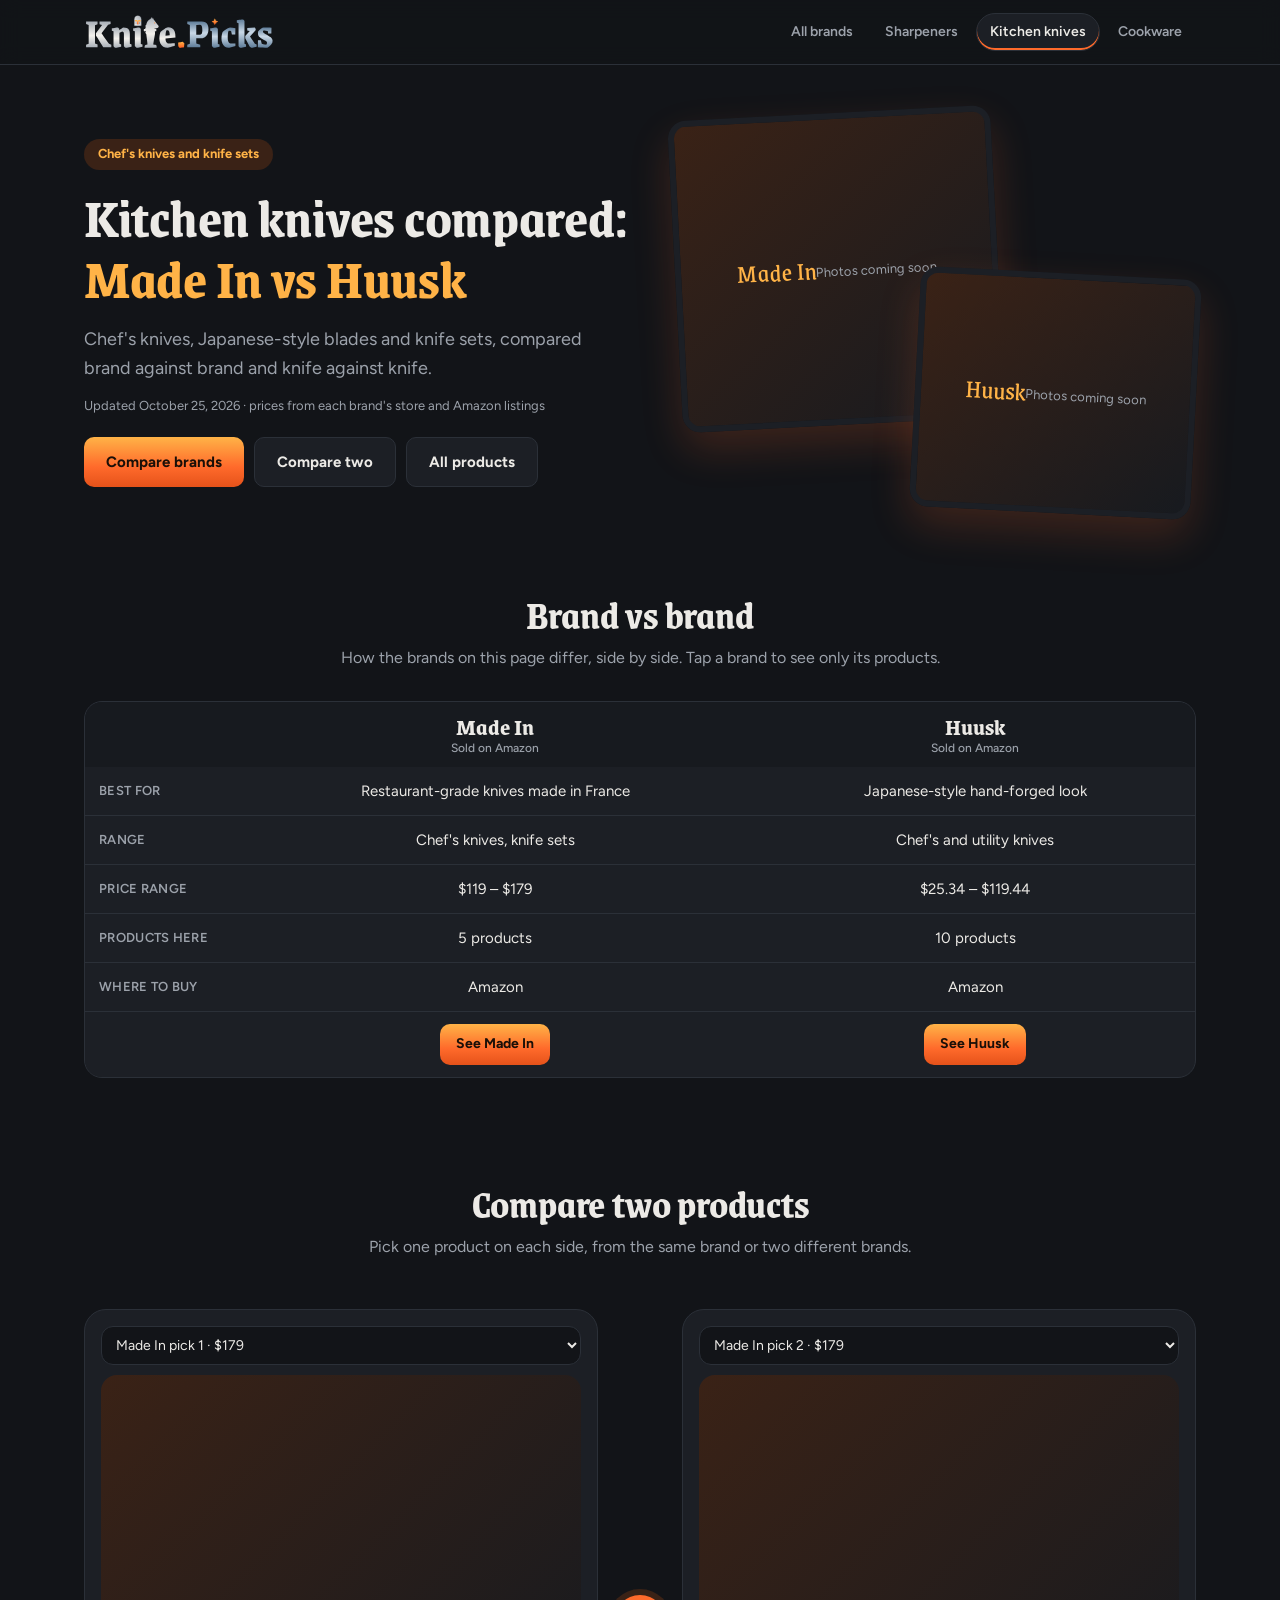
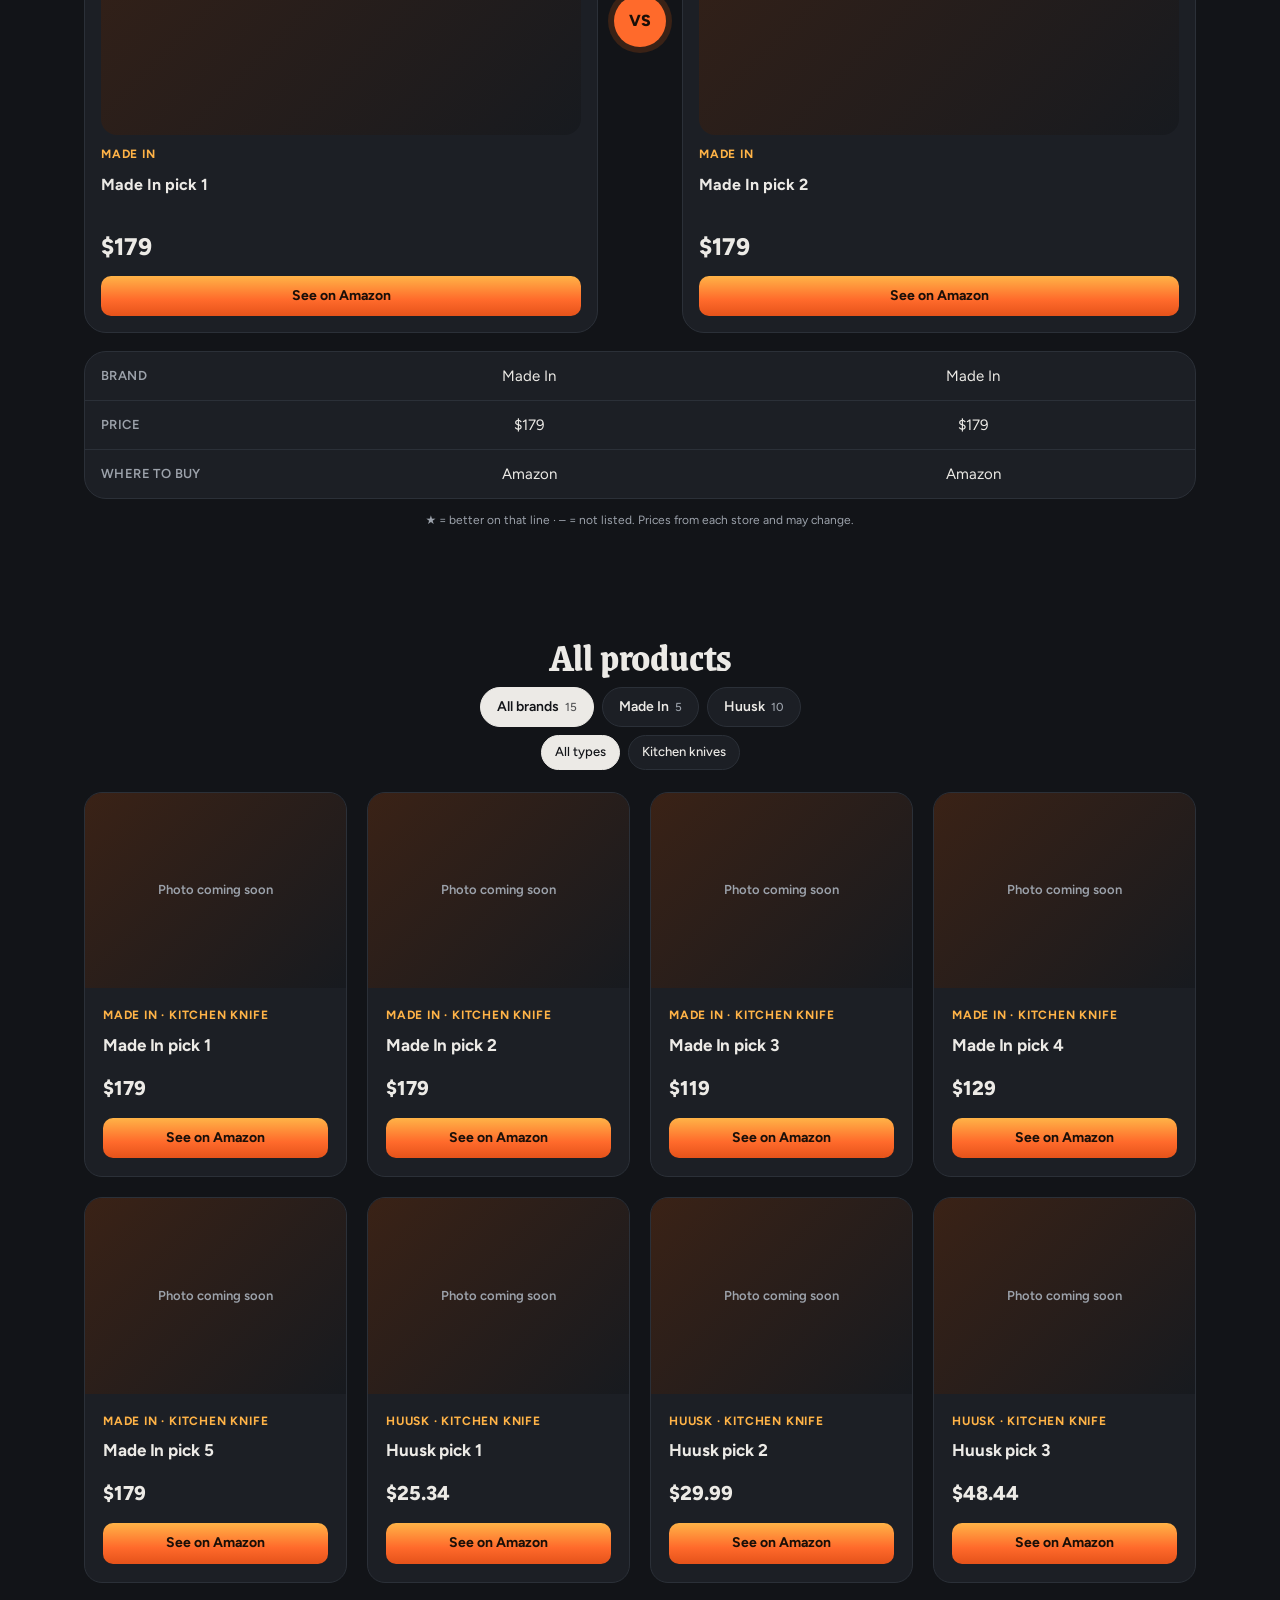
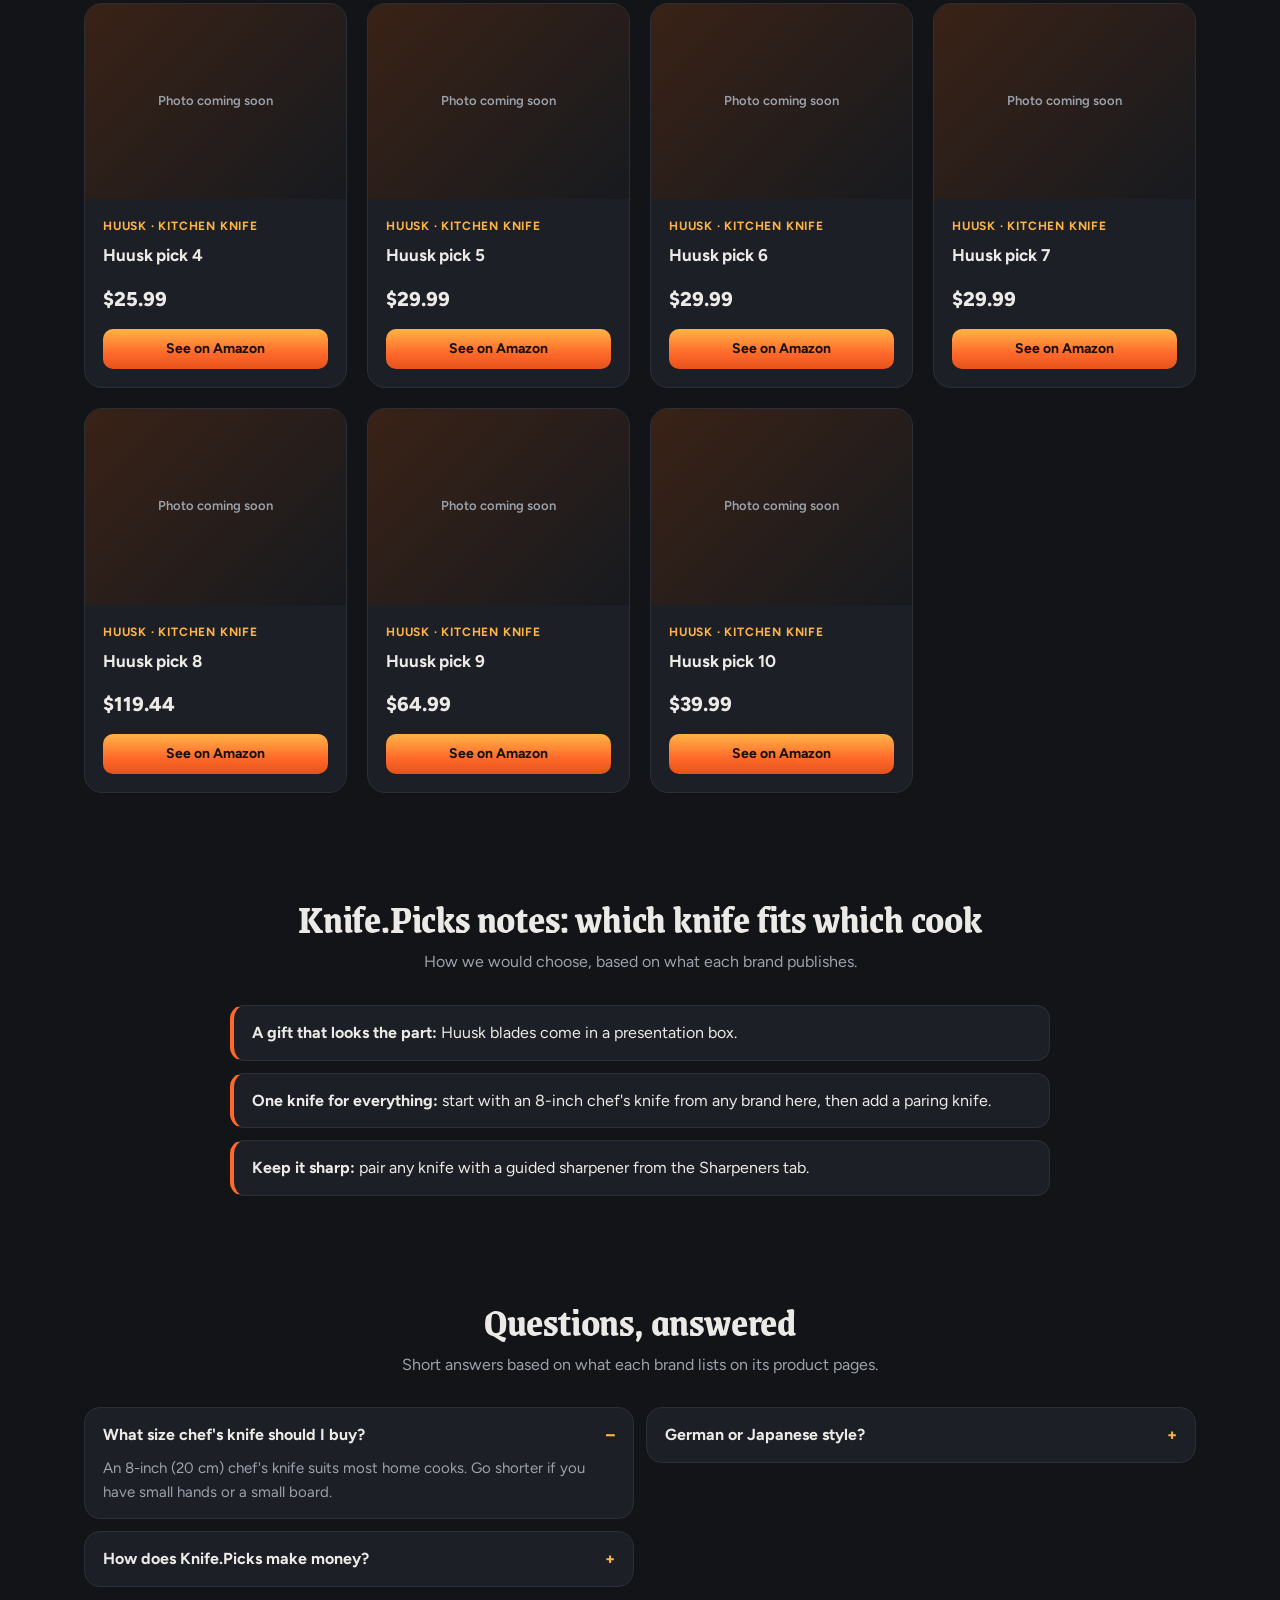
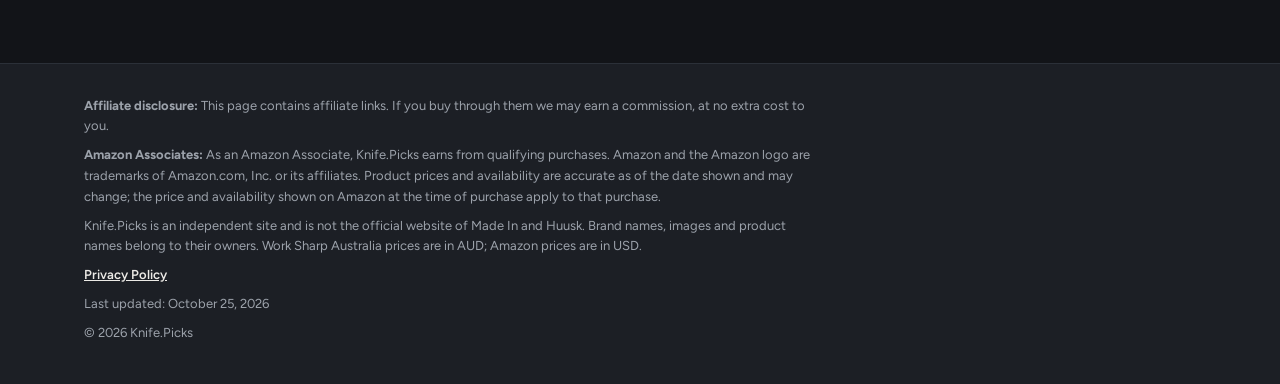
==== kitchen-knives/index.html @ ba5a084c "Add product-type tab pages in the Tool.Cars layout with Lasso products (frame, names and photos to c" ====
<!DOCTYPE html>
<html lang="en">
<head>
<meta charset="utf-8">
<meta name="viewport" content="width=device-width, initial-scale=1">
<link rel="icon" type="image/svg+xml" href="data:image/svg+xml,%3Csvg xmlns='http://www.w3.org/2000/svg' viewBox='0 0 64 64'%3E%3Crect width='64' height='64' rx='14' fill='%23121418'/%3E%3Cpath d='M18 20h28v14c0 9-6 16-14 16s-14-7-14-16z' fill='%23c9ced6'/%3E%3Cpath d='M22 30h20v4H34v8h-4v-8h-8z' fill='%23ff6a2b'/%3E%3C/svg%3E">
<title>Kitchen knives Compared: Made In vs Huusk | Knife.Picks</title>
<meta name="description" content="Made In and Huusk kitchen knives side by side. Compare brands, prices and two knives at a time.">
<link rel="canonical" href="https://knife.goldenpasss.com/kitchen-knives/">
<link rel="preconnect" href="https://fonts.googleapis.com">
<link rel="preconnect" href="https://fonts.gstatic.com" crossorigin>
<link rel="stylesheet" href="https://fonts.googleapis.com/css2?family=Grenze:wght@600;700&family=Figtree:wght@400;500;600;700&display=swap">
<link rel="stylesheet" href="../assets/css/tabs.css">
  <!-- Lasso click tracking -->
  <script type="text/javascript" src="https://js.codedrink.com/snippet.min.js" defer></script>
  <script type="text/javascript" defer>
    document.addEventListener("LSAFFEventLoaded", function(e) { e.detail.init(); });
  </script>
</head>
<body>

<header><div class="wrap">
  <a class="logo" href="../" aria-label="Knife.Picks home"><img src="../assets/img/logo.svg" alt="Knife.Picks" width="220" height="34"></a>
  <nav class="top">
    <a href="../">All brands</a>
    <a href="../sharpeners/">Sharpeners</a>
    <a href="../kitchen-knives/" class="on">Kitchen knives</a>
    <a href="../cookware/">Cookware</a>
  </nav>
</div></header>

<main>
<section class="hero"><div class="wrap">
  <div>
    <span class="tag" data-hero>Chef&#x27;s knives and knife sets</span>
    <h1 data-hero>Kitchen knives compared: <em>Made In vs Huusk</em></h1>
    <p data-hero>Chef&#x27;s knives, Japanese-style blades and knife sets, compared brand against brand and knife against knife.</p>
    <span class="updated" data-hero>Updated <time datetime="2026-10-25">October 25, 2026</time> · prices from each brand's store and Amazon listings</span>
    <div class="cta" data-hero>
      <a class="btn" href="#xBrandsSec">Compare brands</a>
      <a class="btn ghost" href="#compare">Compare two</a>
      <a class="btn ghost" href="#xShop">All products</a>
    </div>
  </div>
  <div class="collage">
    <div class="ph a" data-land>Made In<small>Photos coming soon</small></div>
    <div class="ph b" data-land>Huusk<small>Photos coming soon</small></div>
  </div>
</div></section>

<section id="xBrandsSec" data-reveal-group><div class="wrap">
  <h2 data-reveal>Brand vs brand</h2>
  <p class="sub" data-reveal>How the brands on this page differ, side by side. Tap a brand to see only its products.</p>
  <div class="xbt-wrap" data-reveal><table class="xbt" id="xBrands"></table></div>
</div></section>

<section id="compare" data-reveal-group><div class="wrap">
  <h2 data-reveal>Compare two products</h2>
  <p class="sub" data-reveal>Pick one product on each side, from the same brand or two different brands.</p>
  <div class="presets" id="xPresets"></div>
  <div class="h2h" data-reveal>
    <div class="side" id="xSide0"></div>
    <div class="vs"><span>VS</span></div>
    <div class="side" id="xSide1"></div>
  </div>
  <div class="h2h-wrap"><table class="h2ht"><tbody id="xH2h"></tbody></table></div>
  <p class="cmp-note">★ = better on that line · – = not listed. Prices from each store and may change.</p>
</div></section>

<section id="xShop"><div class="wrap">
  <h2>All products</h2>
  <div class="xpills" id="xPills"></div>
  <div class="xpills xtypes" id="xTypes"></div>
  <div class="grid" id="xGrid"></div>
</div></section>

<section id="notes" data-reveal-group><div class="wrap">
  <h2 data-reveal>Knife.Picks notes: which knife fits which cook</h2>
  <p class="sub" data-reveal>How we would choose, based on what each brand publishes.</p>
  <div class="notes" data-reveal>
    <p><b>A gift that looks the part:</b> Huusk blades come in a presentation box.</p>
    <p><b>One knife for everything:</b> start with an 8-inch chef&#x27;s knife from any brand here, then add a paring knife.</p>
    <p><b>Keep it sharp:</b> pair any knife with a guided sharpener from the Sharpeners tab.</p>
  </div>
</div></section>

<section id="faq" data-reveal-group><div class="wrap">
  <h2 data-reveal>Questions, answered</h2>
  <p class="sub" data-reveal>Short answers based on what each brand lists on its product pages.</p>
  <div class="faq" data-reveal>
    <details open><summary>What size chef&#x27;s knife should I buy?</summary><p>An 8-inch (20 cm) chef&#x27;s knife suits most home cooks. Go shorter if you have small hands or a small board.</p></details>
    <details><summary>German or Japanese style?</summary><p>German-style blades are thicker and tougher; Japanese-style blades are thinner and sharper but need more care.</p></details>
    <details><summary>How does Knife.Picks make money?</summary><p>Knife.Picks earns an affiliate commission when you buy through links on this page, at no extra cost to you. Prices, delivery and warranty are set by the store you buy from.</p></details>
  </div>
</div></section>
</main>

<footer><div class="wrap">
  <p><b>Affiliate disclosure:</b> This page contains affiliate links. If you buy through them we may earn a commission, at no extra cost to you.</p>
  <p><b>Amazon Associates:</b> As an Amazon Associate, Knife.Picks earns from qualifying purchases. Amazon and the Amazon logo are trademarks of Amazon.com, Inc. or its affiliates. Product prices and availability are accurate as of the date shown and may change; the price and availability shown on Amazon at the time of purchase apply to that purchase.</p>
  <p>Knife.Picks is an independent site and is not the official website of Made In and Huusk. Brand names, images and product names belong to their owners. Work Sharp Australia prices are in AUD; Amazon prices are in USD.</p>
  <p><a class="pp" href="../privacy.html">Privacy Policy</a></p>
  <p>Last updated: <time datetime="2026-10-25">October 25, 2026</time></p>
  <p>© <span id="y">2026</span> Knife.Picks</p>
</div></footer>

<script src="../assets/js/catalog.js"></script>
<script>
/* =====================================================================
   SETTINGS – EDIT ONLY THIS PART
   BRANDS: one column each in "Brand vs brand". ITEMS: every product (link = affiliate link;
   an item without a link is not shown). cat = which CATS group it sits in.
   spec = values for the "Compare two products" table (keys from SPECS). h2h:false = grid only.
   Lasso items marked "todo" still need their real name and photo from Lasso.
   ===================================================================== */
const BRANDS = [
 {"id": "madein", "name": "Made In", "sub": "Sold on Amazon", "store": "Amazon", "cta": "See on Amazon", "best": "Restaurant-grade knives made in France", "lineup": "Chef's knives, knife sets"},
 {"id": "huusk", "name": "Huusk", "sub": "Sold on Amazon", "store": "Amazon", "cta": "See on Amazon", "best": "Japanese-style hand-forged look", "lineup": "Chef's and utility knives"}
];
const BRAND_ROWS = [{"key": "best", "label": "Best for"}, {"key": "lineup", "label": "Range"}, {"key": "range", "label": "Price range"}, {"key": "count", "label": "Products here"}, {"key": "store", "label": "Where to buy"}];
const SPECS = [];
const PRESETS = [

];
const CATS = [
 {"id": "knife", "title": "Kitchen knives"}
];
const ITEMS = [
 {"id": "B09Q52K3Y7", "brand": "madein", "cat": "knife", "kind": "Kitchen knife", "name": "Made In product 1 (Amazon B09Q52K3Y7)", "short": "Made In pick 1", "price": 179, "img": "", "link": "https://lasso.to/amazon/3oJsRwdSXf", "todo": "name + photo from Lasso"},
 {"id": "B09Q52L1VN", "brand": "madein", "cat": "knife", "kind": "Kitchen knife", "name": "Made In product 2 (Amazon B09Q52L1VN)", "short": "Made In pick 2", "price": 179, "img": "", "link": "https://lasso.to/amazon/Kv4h6DgbTN", "todo": "name + photo from Lasso"},
 {"id": "B09Q5HNQQ2", "brand": "madein", "cat": "knife", "kind": "Kitchen knife", "name": "Made In product 3 (Amazon B09Q5HNQQ2)", "short": "Made In pick 3", "price": 119, "img": "", "link": "https://lasso.to/amazon/ZnYxMJN6H9", "todo": "name + photo from Lasso"},
 {"id": "B0CVSCWG31", "brand": "madein", "cat": "knife", "kind": "Kitchen knife", "name": "Made In product 4 (Amazon B0CVSCWG31)", "short": "Made In pick 4", "price": 129, "img": "", "link": "https://lasso.to/amazon/TOWMFVzlVA", "todo": "name + photo from Lasso"},
 {"id": "B0DK7NC55Y", "brand": "madein", "cat": "knife", "kind": "Kitchen knife", "name": "Made In product 5 (Amazon B0DK7NC55Y)", "short": "Made In pick 5", "price": 179, "img": "", "link": "https://lasso.to/amazon/UWhRKDJqo6", "todo": "name + photo from Lasso"},
 {"id": "B0B749XRVV", "brand": "huusk", "cat": "knife", "kind": "Kitchen knife", "name": "Huusk product 1 (Amazon B0B749XRVV)", "short": "Huusk pick 1", "price": 25.34, "img": "", "link": "https://lasso.to/amazon/QPkEVSqpt5", "todo": "name + photo from Lasso"},
 {"id": "B0D86S24MQ", "brand": "huusk", "cat": "knife", "kind": "Kitchen knife", "name": "Huusk product 2 (Amazon B0D86S24MQ)", "short": "Huusk pick 2", "price": 29.99, "img": "", "link": "https://lasso.to/amazon/GqVvBZydIb", "todo": "name + photo from Lasso"},
 {"id": "B0FNCB7Z25", "brand": "huusk", "cat": "knife", "kind": "Kitchen knife", "name": "Huusk product 3 (Amazon B0FNCB7Z25)", "short": "Huusk pick 3", "price": 48.44, "img": "", "link": "https://lasso.to/amazon/TEwW5oxAMW", "todo": "name + photo from Lasso"},
 {"id": "B0GBVW49LB", "brand": "huusk", "cat": "knife", "kind": "Kitchen knife", "name": "Huusk product 4 (Amazon B0GBVW49LB)", "short": "Huusk pick 4", "price": 25.99, "img": "", "link": "https://lasso.to/amazon/yt6I7XYIG9", "todo": "name + photo from Lasso"},
 {"id": "B0BW8YM7T9", "brand": "huusk", "cat": "knife", "kind": "Kitchen knife", "name": "Huusk product 5 (Amazon B0BW8YM7T9)", "short": "Huusk pick 5", "price": 29.99, "img": "", "link": "https://lasso.to/amazon/HiSmf0CJFP", "todo": "name + photo from Lasso"},
 {"id": "B0DGTBRVKL", "brand": "huusk", "cat": "knife", "kind": "Kitchen knife", "name": "Huusk product 6 (Amazon B0DGTBRVKL)", "short": "Huusk pick 6", "price": 29.99, "img": "", "link": "https://lasso.to/amazon/8shAOmRwfk", "todo": "name + photo from Lasso"},
 {"id": "B0GBW7VLZ5", "brand": "huusk", "cat": "knife", "kind": "Kitchen knife", "name": "Huusk product 7 (Amazon B0GBW7VLZ5)", "short": "Huusk pick 7", "price": 29.99, "img": "", "link": "https://lasso.to/amazon/Ms15iMvx2a", "todo": "name + photo from Lasso"},
 {"id": "B0H6763ZL4", "brand": "huusk", "cat": "knife", "kind": "Kitchen knife", "name": "Huusk product 8 (Amazon B0H6763ZL4)", "short": "Huusk pick 8", "price": 119.44, "img": "", "link": "https://lasso.to/amazon/nKLwXTRjKd", "todo": "name + photo from Lasso"},
 {"id": "B0H67SK3KB", "brand": "huusk", "cat": "knife", "kind": "Kitchen knife", "name": "Huusk product 9 (Amazon B0H67SK3KB)", "short": "Huusk pick 9", "price": 64.99, "img": "", "link": "https://lasso.to/amazon/TZVHEcNN9Z", "todo": "name + photo from Lasso"},
 {"id": "B0H3TTNVQ9", "brand": "huusk", "cat": "knife", "kind": "Kitchen knife", "name": "Huusk product 10 (Amazon B0H3TTNVQ9)", "short": "Huusk pick 10", "price": 39.99, "img": "", "link": "https://lasso.to/amazon/RorrSAkMsV", "todo": "name + photo from Lasso"}
];
/* ===================== END OF SETTINGS ===================== */
TC.render({ brands:BRANDS, brandRows:BRAND_ROWS, specs:SPECS, presets:PRESETS, cats:CATS, items:ITEMS, extra:{} });
document.getElementById("y").textContent = new Date().getFullYear();
</script>
<script src="../assets/js/gsap.min.js" defer></script>
<script src="../assets/js/tabs-motion.js" defer></script>
</body>
</html>
---- assets/css/tabs.css ----
/* Knife.Picks product-type tabs: shared look for every tab page. Colours come from the site palette. */
:root{--bg:#121418;--bg2:#171a1f;--card:#1c1f25;--line:#2b3038;--ink:#eceae6;--mut:#9ca2ab;--a:#ff6a2b;--a-d:#e5521a;--a-l:#3a2216;--a-ink:#ffb347;--on-a:#1a0f08;--ok:#7ddc8f;--shade:rgba(255,106,43,.18);--head-bg:rgba(18,20,24,.9);--r-card:18px;--r-btn:10px;--f-display:Grenze,Georgia,serif;--f-body:Figtree,system-ui,-apple-system,"Segoe UI",Roboto,sans-serif;--w-display:700}
*{box-sizing:border-box;margin:0}
html{scroll-behavior:smooth}
body{font-family:var(--f-body);color:var(--ink);background:var(--bg);font-size:16px;line-height:1.6;-webkit-font-smoothing:antialiased;overflow-x:hidden}
a{color:inherit;text-decoration:none}
img{max-width:100%}
[hidden]{display:none!important}
a:focus-visible,button:focus-visible,select:focus-visible,summary:focus-visible{outline:2px solid var(--a);outline-offset:3px}
.wrap{max-width:1160px;margin:0 auto;padding-inline:24px}
h1,h2,h3,h4{font-family:var(--f-display);font-weight:var(--w-display);line-height:1.1;letter-spacing:-.005em;text-wrap:balance}

/* header + product-type tabs */
header{position:sticky;top:0;z-index:20;background:var(--head-bg);backdrop-filter:blur(10px);-webkit-backdrop-filter:blur(10px);border-bottom:1px solid var(--line)}
header .wrap{display:flex;justify-content:space-between;align-items:center;min-height:64px;gap:14px}
.logo{font-family:var(--f-display);font-weight:var(--w-display);font-size:25px;display:flex;align-items:center;gap:8px;flex:none}
.logo img{height:34px;width:auto;display:block}
nav.top{display:flex;gap:4px;font-size:14px;font-weight:600;overflow-x:auto;scrollbar-width:none}
nav.top::-webkit-scrollbar{display:none}
nav.top a{padding:7px 13px;border-radius:999px;color:var(--mut);border:1px solid transparent;white-space:nowrap}
nav.top a:hover{color:var(--ink);background:var(--bg2)}
nav.top a.on{color:var(--ink);background:var(--card);border-color:var(--line);box-shadow:inset 0 -2px 0 var(--a)}
@media(max-width:860px){
  header .wrap{flex-wrap:wrap;padding-top:10px;row-gap:8px}
  nav.top{order:3;width:100%;padding-bottom:10px;gap:6px}
  nav.top a{background:var(--card);border-color:var(--line);color:var(--ink);border-radius:12px}
  nav.top a.on{background:var(--a);border-color:var(--a);color:var(--on-a);box-shadow:none}
}

/* buttons */
.btn{display:inline-flex;align-items:center;justify-content:center;gap:8px;background:var(--a);color:var(--on-a);padding:12px 22px;border-radius:var(--r-btn);font-weight:700;font-size:15px;border:0;cursor:pointer;font-family:inherit;transition:background .2s,transform .2s;text-align:center}
.btn:hover{background:var(--a-d);transform:translateY(-1px)}
.btn.sm{padding:9px 16px;font-size:14px}
.btn.ghost{background:var(--card);color:var(--ink);border:1px solid var(--line)}
.btn.ghost:hover{background:var(--bg2)}

/* hero */
.hero{padding-block:48px 28px}
.hero .wrap{display:grid;grid-template-columns:1.05fr 1fr;gap:44px;align-items:center}
.tag{display:inline-block;background:var(--a-l);color:var(--a-ink);padding:5px 14px;border-radius:999px;font-size:13px;font-weight:700}
.hero h1{font-size:clamp(34px,5vw,56px);margin:16px 0}
.hero h1 em{font-style:normal;color:var(--a-ink)}
.hero p{color:var(--mut);font-size:18px;margin-bottom:24px;max-width:540px}
.hero .cta{display:flex;gap:10px;flex-wrap:wrap}
.updated{display:block;color:var(--mut);font-size:13px;margin:-10px 0 20px}
.collage{position:relative;height:400px}
.collage img,.collage .ph{position:absolute;object-fit:contain;padding:14px;border-radius:var(--r-card);border:6px solid var(--card);box-shadow:0 18px 40px var(--shade);background:#fff}
.collage .a{width:62%;height:78%;left:0;top:0;transform:rotate(-3deg)}
.collage .b{width:54%;height:60%;right:0;bottom:0;transform:rotate(3deg)}
.collage .ph{display:flex;align-items:center;justify-content:center;text-align:center;font-family:var(--f-display);font-size:26px;line-height:1.15;color:var(--a-ink);background:linear-gradient(140deg,var(--a-l),var(--bg2))}
.collage .ph small{display:block;font-family:var(--f-body);font-size:13px;color:var(--mut);margin-top:6px}

/* sections */
main>section{padding-block:52px}
section[id]{scroll-margin-top:80px}
main h2{font-size:clamp(28px,3.6vw,40px);text-align:center;margin-bottom:8px}
.sub{color:var(--mut);margin:0 auto 30px;text-align:center;max-width:620px}

/* brand vs brand */
.xbt-wrap{overflow-x:auto;-webkit-overflow-scrolling:touch;background:var(--card);border:1px solid var(--line);border-radius:18px}
table.xbt{border-collapse:collapse;width:100%;min-width:560px;font-size:15px}
table.xbt th,table.xbt td{padding:12px 14px;border-bottom:1px solid var(--line);text-align:center;vertical-align:middle}
table.xbt thead th{font-family:var(--f-display);font-size:24px;line-height:1.1;background:var(--bg2)}
table.xbt thead th small{display:block;font-family:var(--f-body);font-size:12px;font-weight:500;color:var(--mut);margin-top:2px}
table.xbt tbody th{text-align:left;color:var(--mut);font-weight:600;font-size:13px;letter-spacing:.3px;text-transform:uppercase;width:150px;position:sticky;left:0;background:var(--card)}
table.xbt tr:last-child th,table.xbt tr:last-child td{border-bottom:0}
.y{color:var(--ok);font-weight:800}.n{color:var(--mut)}

/* head to head */
.presets{display:flex;gap:8px;flex-wrap:wrap;justify-content:center;margin-bottom:20px}
.presets button{font:inherit;color:inherit;cursor:pointer;background:var(--card);border:1px solid var(--line);border-radius:999px;padding:7px 16px;font-size:14px;font-weight:600}
.presets button.on{background:var(--a);border-color:var(--a);color:var(--on-a)}
.h2h{display:grid;grid-template-columns:1fr 56px 1fr;gap:14px;align-items:stretch}
.vs{display:flex;align-items:center;justify-content:center}
.vs span{width:52px;height:52px;border-radius:50%;background:var(--a);color:var(--on-a);display:flex;align-items:center;justify-content:center;font-weight:800;box-shadow:0 0 0 6px var(--a-l)}
.side{background:var(--card);border:1px solid var(--line);border-radius:22px;padding:16px;display:flex;flex-direction:column;gap:10px;min-width:0}
.side select{font:inherit;color:var(--ink);background:var(--bg);border:1px solid var(--line);border-radius:12px;padding:9px 10px;font-size:14px;width:100%;cursor:pointer}
.pc-img{aspect-ratio:4/3;background:#fff;border-radius:16px;overflow:hidden;display:flex;align-items:center;justify-content:center}
.pc-img:empty{background:linear-gradient(135deg,var(--a-l),var(--bg2))}
.pc-img img{width:100%;height:100%;object-fit:contain;padding:16px}
.pc-brand{font-size:12px;font-weight:700;letter-spacing:.8px;text-transform:uppercase;color:var(--a-ink)}
.pc-name{font-weight:700;font-size:16px;line-height:1.35;min-height:2.7em}
.pc-price{font-size:24px;font-weight:800}
.h2h-wrap{overflow-x:auto;margin-top:18px;background:var(--card);border:1px solid var(--line);border-radius:22px}
table.h2ht{border-collapse:collapse;width:100%;min-width:520px;font-size:15px}
table.h2ht th,table.h2ht td{padding:12px 16px;border-bottom:1px solid var(--line);text-align:center;width:40%}
table.h2ht tr:last-child th,table.h2ht tr:last-child td{border-bottom:0}
table.h2ht th{text-align:left;color:var(--mut);font-weight:600;font-size:13px;letter-spacing:.4px;text-transform:uppercase;width:20%}
table.h2ht td.win{color:var(--ok);font-weight:800}
table.h2ht td.win:after{content:" ★";font-size:12px}
.cmp-note,.xnote{color:var(--mut);font-size:12px;margin-top:12px;text-align:center}

/* product grid + filters */
.xpills{display:flex;gap:8px;flex-wrap:wrap;justify-content:center;margin-bottom:8px}
.xpills button{font:inherit;cursor:pointer;background:var(--card);color:var(--ink);border:1px solid var(--line);border-radius:999px;padding:8px 16px;font-size:14px;font-weight:600}
.xpills button small{margin-left:6px;color:var(--mut);font-weight:500}
.xpills button.on{background:var(--ink);border-color:var(--ink);color:var(--bg)}
.xpills button.on small{color:var(--bg);opacity:.7}
.xtypes{margin:0 0 22px}
.xtypes button{padding:6px 13px;font-size:13px;font-weight:500}
.grid{display:grid;grid-template-columns:repeat(auto-fill,minmax(250px,1fr));gap:20px}
.card{background:var(--card);border:1px solid var(--line);border-radius:var(--r-card);overflow:hidden;display:flex;flex-direction:column;transition:box-shadow .25s,transform .25s,border-color .25s}
.card:hover{box-shadow:0 16px 36px var(--shade);transform:translateY(-3px);border-color:var(--a)}
.thumb{aspect-ratio:4/3;background:#fff;display:flex;align-items:center;justify-content:center;position:relative;overflow:hidden}
.thumb.noimg{background:linear-gradient(135deg,var(--a-l),var(--bg2))}
.thumb.noimg:after{content:"Photo coming soon";font-size:13px;font-weight:600;color:var(--mut)}
.thumb img{position:absolute;inset:0;width:100%;height:100%;object-fit:contain;padding:16px;transition:transform .4s}
.card:hover .thumb img{transform:scale(1.04)}
.badge{position:absolute;top:12px;left:12px;background:var(--a);color:var(--on-a);font-size:12px;font-weight:800;padding:4px 12px;border-radius:999px;z-index:1}
.card .body{padding:18px;display:flex;flex-direction:column;gap:8px;flex:1}
.kind{font-size:12px;font-weight:700;letter-spacing:.8px;text-transform:uppercase;color:var(--a-ink)}
.card h4{font-family:var(--f-body);font-size:17px;font-weight:700;line-height:1.3}
.card ul{list-style:none;padding:0;color:var(--mut);font-size:14px;flex:1}
.card li:before{content:"✓ ";color:var(--a-ink);font-weight:800}
.card .pr{font-size:20px;font-weight:800}
.card .pr s{font-size:14px;color:var(--mut);font-weight:600;margin-left:4px}
.card .btns{display:flex;gap:8px;flex-wrap:wrap;margin-top:6px}
.card .btns .btn{flex:1;white-space:nowrap}

/* brand's own section, notes, faq */
.brandsec{display:grid;grid-template-columns:240px 1fr;gap:24px;align-items:center;background:var(--card);border:1px solid var(--line);border-radius:var(--r-card);padding:22px}
.brandsec img{width:100%;aspect-ratio:1;object-fit:cover;border-radius:16px;background:#fff}
.brandsec h3{font-size:26px;margin-bottom:6px}
.brandsec p{color:var(--mut);margin-bottom:14px}
.notes{max-width:820px;margin:0 auto;display:grid;gap:12px}
.notes p{background:var(--card);border:1px solid var(--line);border-left:4px solid var(--a);border-radius:14px;padding:14px 18px}
.faq{display:grid;grid-template-columns:1fr 1fr;gap:12px;align-items:start}
.faq details{background:var(--card);border:1px solid var(--line);border-radius:16px;padding:14px 18px}
.faq summary{cursor:pointer;font-weight:700;list-style:none}
.faq summary::-webkit-details-marker{display:none}
.faq summary:after{content:"+";float:right;color:var(--a-ink);font-weight:800}
.faq details[open] summary:after{content:"–"}
.faq p{color:var(--mut);margin-top:8px;font-size:15px}

footer{background:var(--card);border-top:1px solid var(--line);padding-block:32px;color:var(--mut);font-size:13px;margin-top:24px}
footer p{margin-bottom:8px;max-width:92ch}
footer a.pp{text-decoration:underline;font-weight:600;color:var(--ink)}

@media(max-width:760px){
  .wrap{padding-inline:16px}
  .hero{padding-block:36px 12px}
  .hero .wrap{grid-template-columns:1fr;gap:24px}
  .collage{height:250px}
  .hero .cta .btn{flex:1 1 0;min-width:0;padding:10px 8px;font-size:13px}
  main>section{padding-block:36px}
  table.xbt{min-width:0;font-size:14px}
  table.xbt th,table.xbt td{padding:10px 8px}
  table.xbt thead th{font-size:19px}
  table.xbt tbody th{width:84px;font-size:11px}
  table.xbt .btn.sm{padding:8px 10px;font-size:13px;white-space:normal}
  .h2h{grid-template-columns:1fr 1fr}.vs{display:none}
  .pc-price{font-size:20px}.pc-name{font-size:14px}
  .grid{grid-template-columns:1fr 1fr;gap:12px}
  .card .body{padding:12px}
  .card h4{font-size:14.5px}
  .card ul{display:none}
  .card .btns .btn{white-space:normal;padding:8px 6px;font-size:13px}
  .brandsec{grid-template-columns:1fr}
  .brandsec img{aspect-ratio:16/9}
  .faq{grid-template-columns:1fr}
}
:root{color-scheme:dark}
.btn{background:linear-gradient(180deg,#ffb347,var(--a) 60%,var(--a-d))}.btn:hover{filter:brightness(1.08)}.btn.ghost{background:var(--card)}
.collage img{background:#fff}
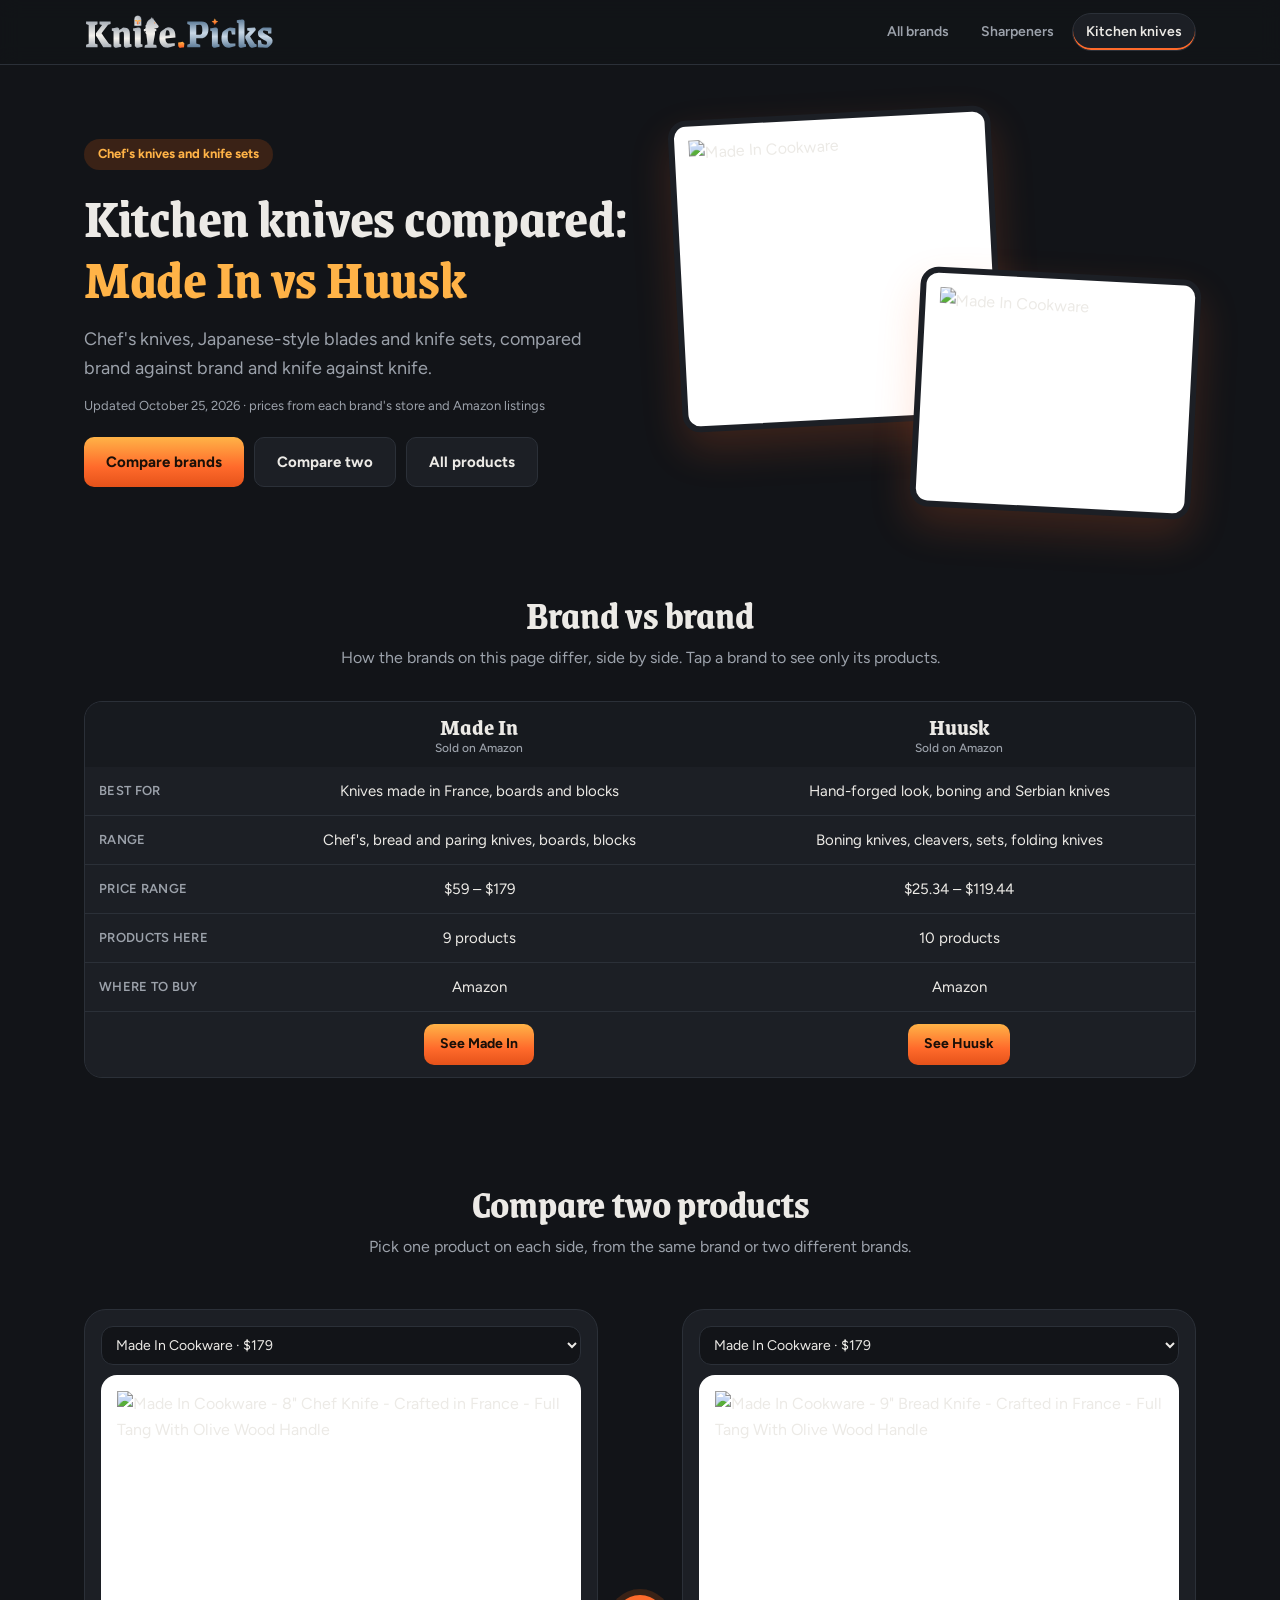
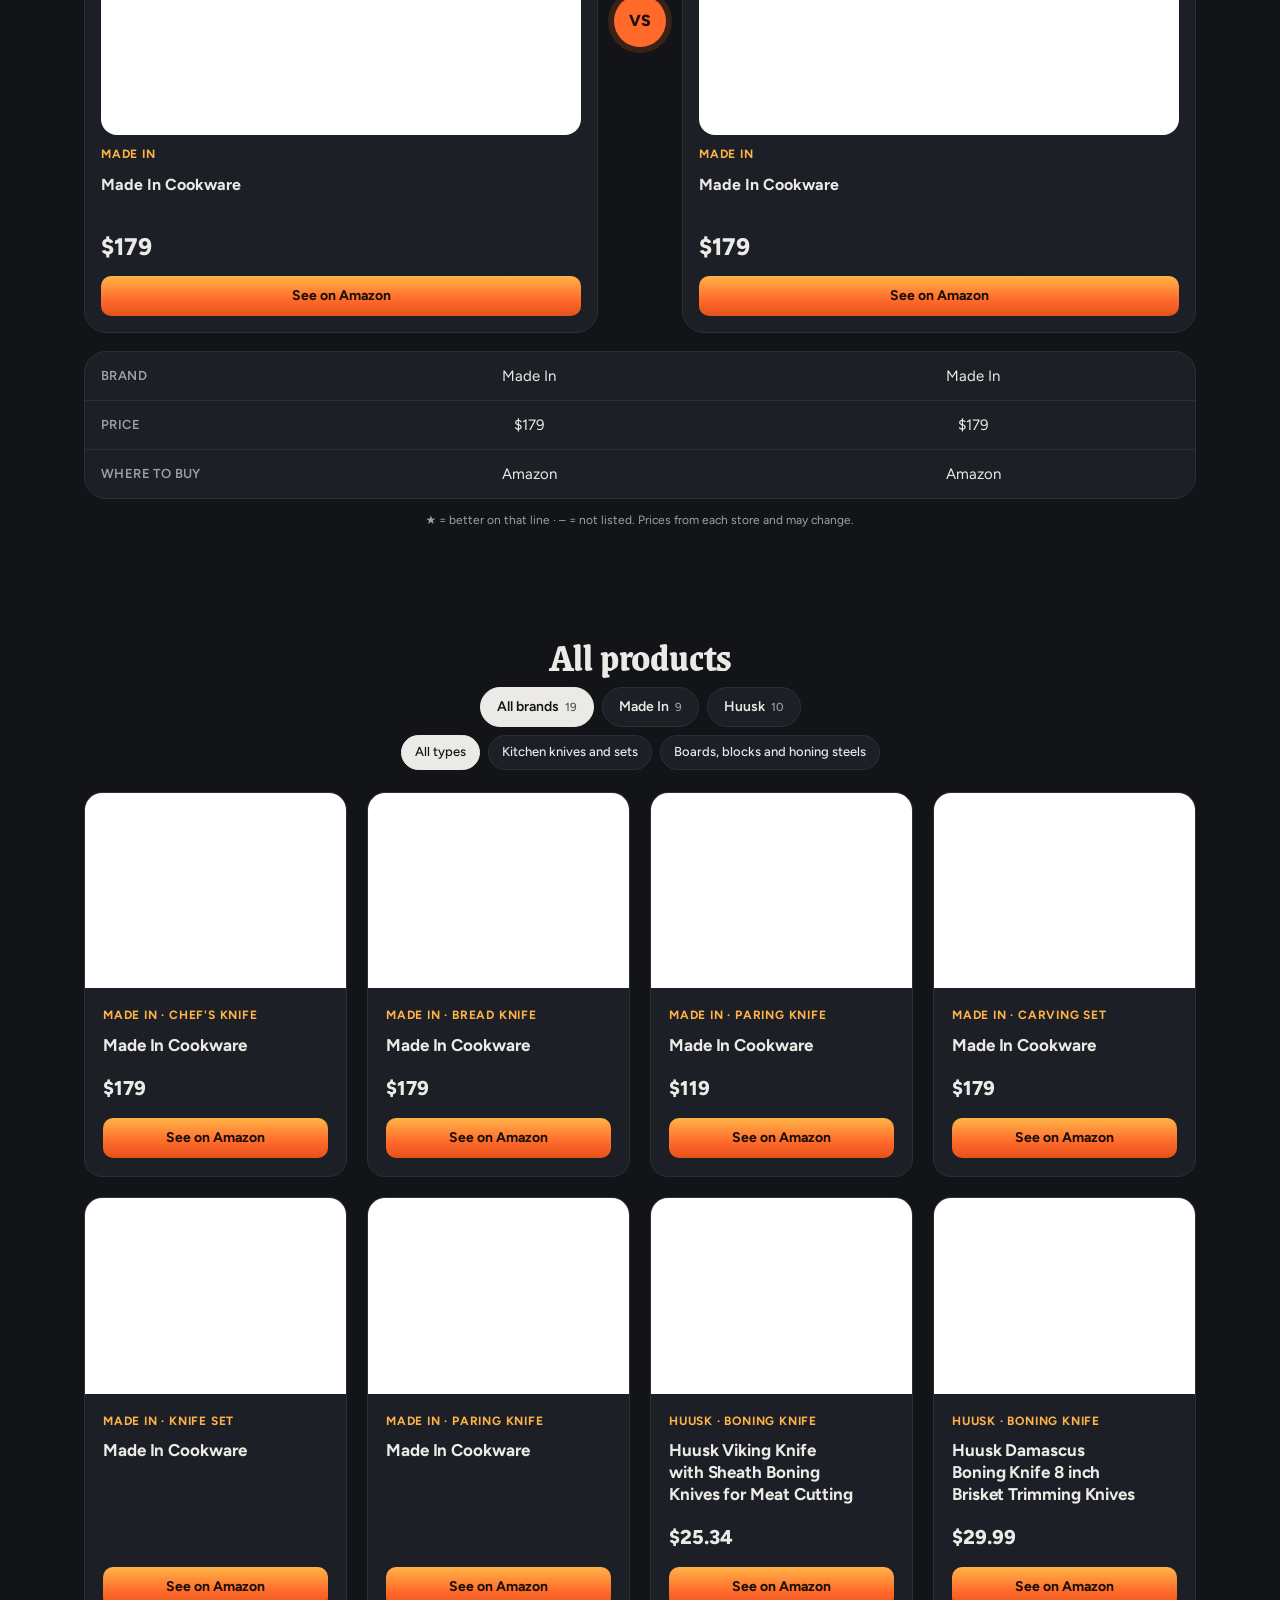
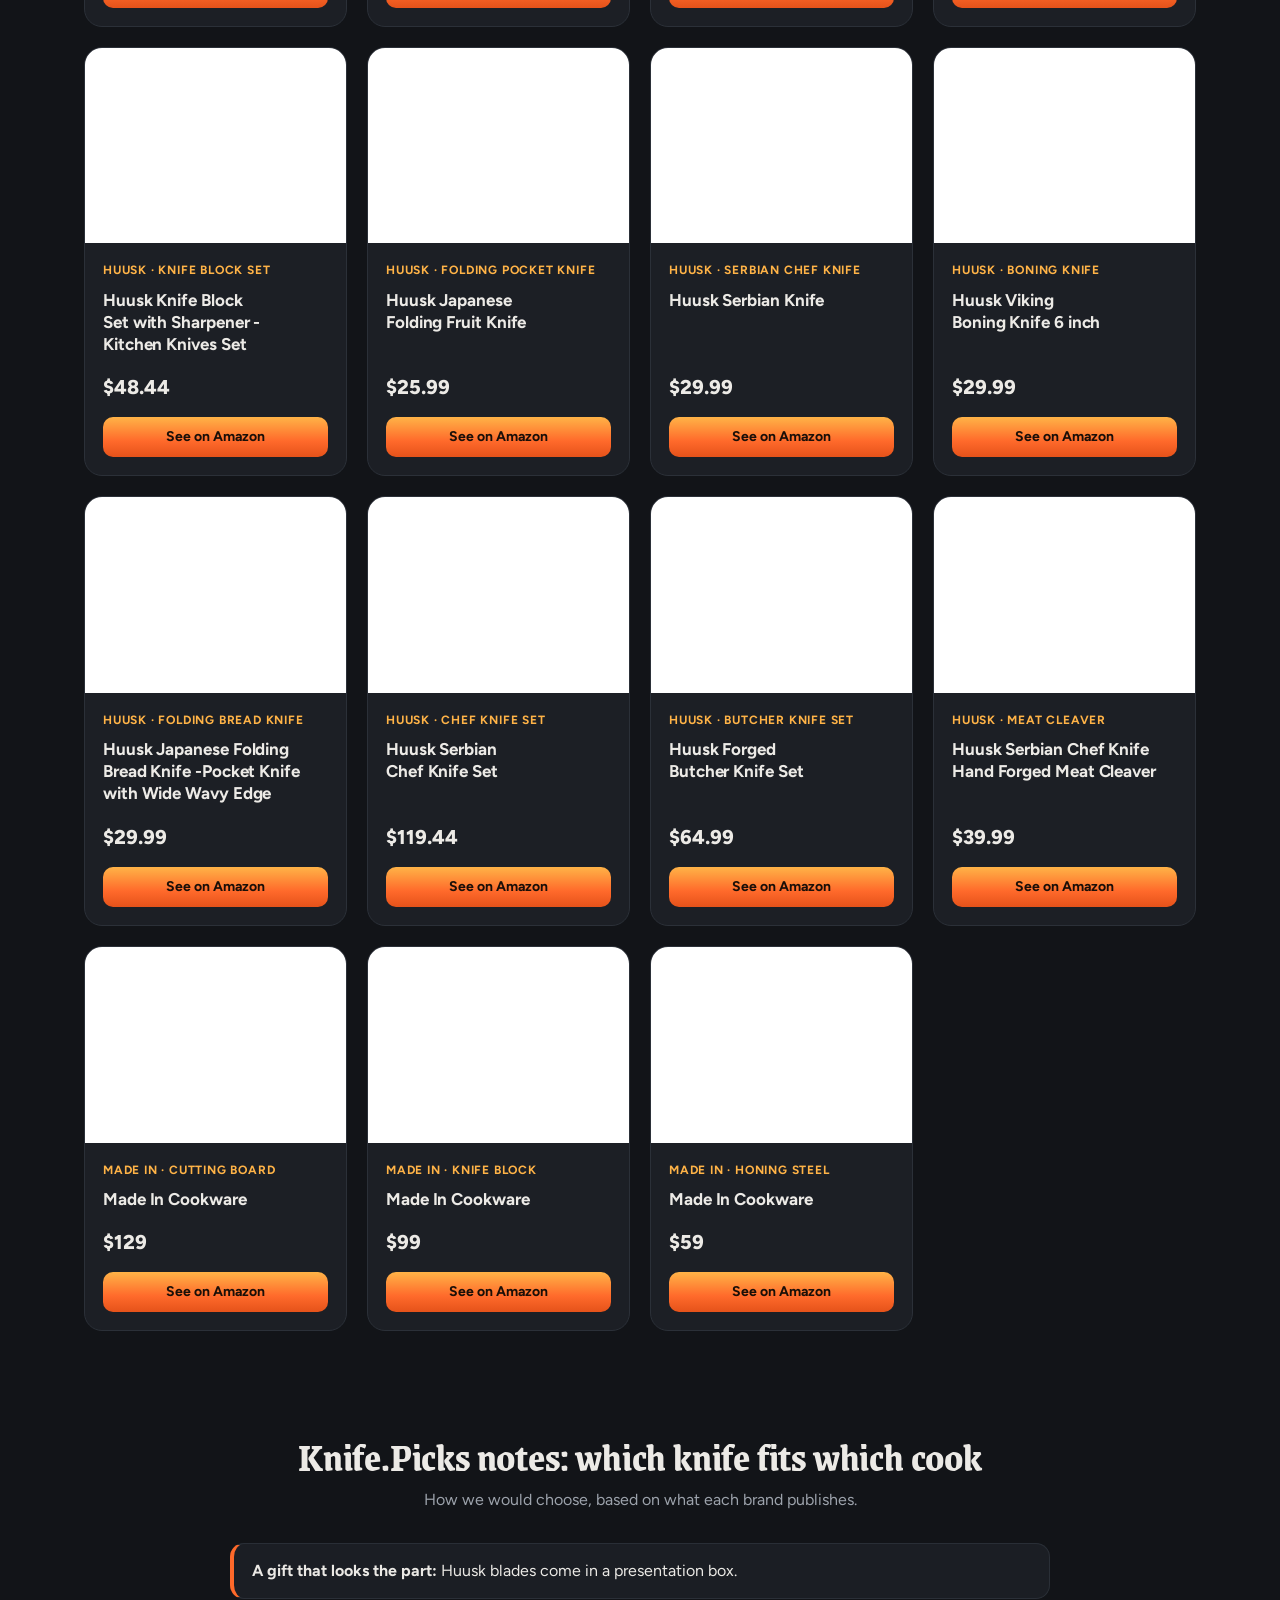
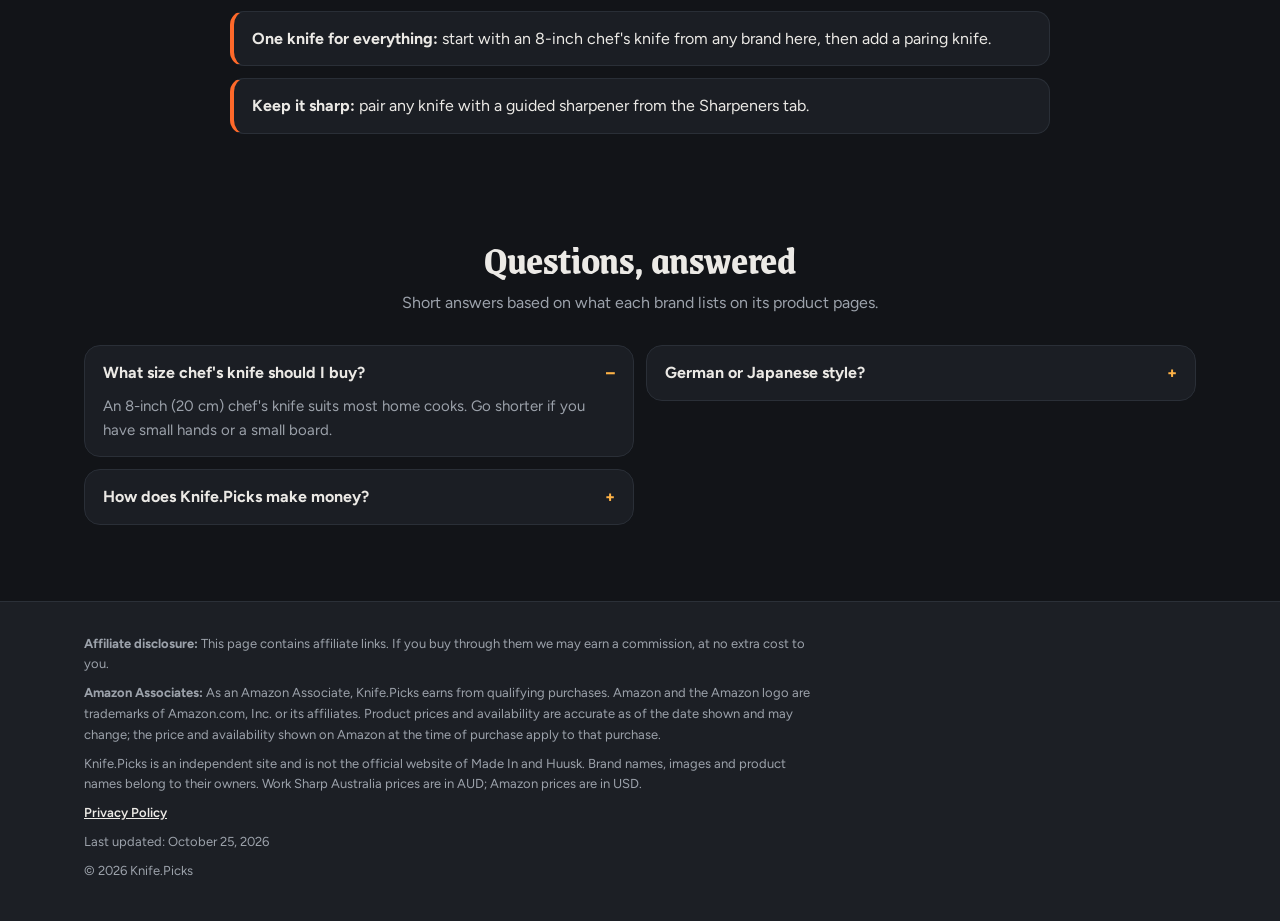
==== commit c0f251e4: "Fill Lasso products with real names, photos and types from Amazon; sort into tabs by type Co-Authore" ====
--- a/kitchen-knives/index.html
+++ b/kitchen-knives/index.html
@@ -25,7 +25,6 @@
     <a href="../">All brands</a>
     <a href="../sharpeners/">Sharpeners</a>
     <a href="../kitchen-knives/" class="on">Kitchen knives</a>
-    <a href="../cookware/">Cookware</a>
   </nav>
 </div></header>
 
@@ -43,8 +42,8 @@
     </div>
   </div>
   <div class="collage">
-    <div class="ph a" data-land>Made In<small>Photos coming soon</small></div>
-    <div class="ph b" data-land>Huusk<small>Photos coming soon</small></div>
+    <img class="a" data-land alt="Made In Cookware" src="https://m.media-amazon.com/images/I/61RA50gYEoL._AC_SL1500_.jpg">
+    <img class="b" data-land alt="Made In Cookware" src="https://m.media-amazon.com/images/I/511sGSD0K3L._AC_SL1500_.jpg">
   </div>
 </div></section>
 
@@ -114,8 +113,8 @@
    Lasso items marked "todo" still need their real name and photo from Lasso.
    ===================================================================== */
 const BRANDS = [
- {"id": "madein", "name": "Made In", "sub": "Sold on Amazon", "store": "Amazon", "cta": "See on Amazon", "best": "Restaurant-grade knives made in France", "lineup": "Chef's knives, knife sets"},
- {"id": "huusk", "name": "Huusk", "sub": "Sold on Amazon", "store": "Amazon", "cta": "See on Amazon", "best": "Japanese-style hand-forged look", "lineup": "Chef's and utility knives"}
+ {"id": "madein", "name": "Made In", "sub": "Sold on Amazon", "store": "Amazon", "cta": "See on Amazon", "best": "Knives made in France, boards and blocks", "lineup": "Chef's, bread and paring knives, boards, blocks"},
+ {"id": "huusk", "name": "Huusk", "sub": "Sold on Amazon", "store": "Amazon", "cta": "See on Amazon", "best": "Hand-forged look, boning and Serbian knives", "lineup": "Boning knives, cleavers, sets, folding knives"}
 ];
 const BRAND_ROWS = [{"key": "best", "label": "Best for"}, {"key": "lineup", "label": "Range"}, {"key": "range", "label": "Price range"}, {"key": "count", "label": "Products here"}, {"key": "store", "label": "Where to buy"}];
 const SPECS = [];
@@ -123,24 +122,29 @@
 
 ];
 const CATS = [
- {"id": "knife", "title": "Kitchen knives"}
+ {"id": "knife", "title": "Kitchen knives and sets"},
+ {"id": "tool", "title": "Boards, blocks and honing steels"}
 ];
 const ITEMS = [
- {"id": "B09Q52K3Y7", "brand": "madein", "cat": "knife", "kind": "Kitchen knife", "name": "Made In product 1 (Amazon B09Q52K3Y7)", "short": "Made In pick 1", "price": 179, "img": "", "link": "https://lasso.to/amazon/3oJsRwdSXf", "todo": "name + photo from Lasso"},
- {"id": "B09Q52L1VN", "brand": "madein", "cat": "knife", "kind": "Kitchen knife", "name": "Made In product 2 (Amazon B09Q52L1VN)", "short": "Made In pick 2", "price": 179, "img": "", "link": "https://lasso.to/amazon/Kv4h6DgbTN", "todo": "name + photo from Lasso"},
- {"id": "B09Q5HNQQ2", "brand": "madein", "cat": "knife", "kind": "Kitchen knife", "name": "Made In product 3 (Amazon B09Q5HNQQ2)", "short": "Made In pick 3", "price": 119, "img": "", "link": "https://lasso.to/amazon/ZnYxMJN6H9", "todo": "name + photo from Lasso"},
- {"id": "B0CVSCWG31", "brand": "madein", "cat": "knife", "kind": "Kitchen knife", "name": "Made In product 4 (Amazon B0CVSCWG31)", "short": "Made In pick 4", "price": 129, "img": "", "link": "https://lasso.to/amazon/TOWMFVzlVA", "todo": "name + photo from Lasso"},
- {"id": "B0DK7NC55Y", "brand": "madein", "cat": "knife", "kind": "Kitchen knife", "name": "Made In product 5 (Amazon B0DK7NC55Y)", "short": "Made In pick 5", "price": 179, "img": "", "link": "https://lasso.to/amazon/UWhRKDJqo6", "todo": "name + photo from Lasso"},
- {"id": "B0B749XRVV", "brand": "huusk", "cat": "knife", "kind": "Kitchen knife", "name": "Huusk product 1 (Amazon B0B749XRVV)", "short": "Huusk pick 1", "price": 25.34, "img": "", "link": "https://lasso.to/amazon/QPkEVSqpt5", "todo": "name + photo from Lasso"},
- {"id": "B0D86S24MQ", "brand": "huusk", "cat": "knife", "kind": "Kitchen knife", "name": "Huusk product 2 (Amazon B0D86S24MQ)", "short": "Huusk pick 2", "price": 29.99, "img": "", "link": "https://lasso.to/amazon/GqVvBZydIb", "todo": "name + photo from Lasso"},
- {"id": "B0FNCB7Z25", "brand": "huusk", "cat": "knife", "kind": "Kitchen knife", "name": "Huusk product 3 (Amazon B0FNCB7Z25)", "short": "Huusk pick 3", "price": 48.44, "img": "", "link": "https://lasso.to/amazon/TEwW5oxAMW", "todo": "name + photo from Lasso"},
- {"id": "B0GBVW49LB", "brand": "huusk", "cat": "knife", "kind": "Kitchen knife", "name": "Huusk product 4 (Amazon B0GBVW49LB)", "short": "Huusk pick 4", "price": 25.99, "img": "", "link": "https://lasso.to/amazon/yt6I7XYIG9", "todo": "name + photo from Lasso"},
- {"id": "B0BW8YM7T9", "brand": "huusk", "cat": "knife", "kind": "Kitchen knife", "name": "Huusk product 5 (Amazon B0BW8YM7T9)", "short": "Huusk pick 5", "price": 29.99, "img": "", "link": "https://lasso.to/amazon/HiSmf0CJFP", "todo": "name + photo from Lasso"},
- {"id": "B0DGTBRVKL", "brand": "huusk", "cat": "knife", "kind": "Kitchen knife", "name": "Huusk product 6 (Amazon B0DGTBRVKL)", "short": "Huusk pick 6", "price": 29.99, "img": "", "link": "https://lasso.to/amazon/8shAOmRwfk", "todo": "name + photo from Lasso"},
- {"id": "B0GBW7VLZ5", "brand": "huusk", "cat": "knife", "kind": "Kitchen knife", "name": "Huusk product 7 (Amazon B0GBW7VLZ5)", "short": "Huusk pick 7", "price": 29.99, "img": "", "link": "https://lasso.to/amazon/Ms15iMvx2a", "todo": "name + photo from Lasso"},
- {"id": "B0H6763ZL4", "brand": "huusk", "cat": "knife", "kind": "Kitchen knife", "name": "Huusk product 8 (Amazon B0H6763ZL4)", "short": "Huusk pick 8", "price": 119.44, "img": "", "link": "https://lasso.to/amazon/nKLwXTRjKd", "todo": "name + photo from Lasso"},
- {"id": "B0H67SK3KB", "brand": "huusk", "cat": "knife", "kind": "Kitchen knife", "name": "Huusk product 9 (Amazon B0H67SK3KB)", "short": "Huusk pick 9", "price": 64.99, "img": "", "link": "https://lasso.to/amazon/TZVHEcNN9Z", "todo": "name + photo from Lasso"},
- {"id": "B0H3TTNVQ9", "brand": "huusk", "cat": "knife", "kind": "Kitchen knife", "name": "Huusk product 10 (Amazon B0H3TTNVQ9)", "short": "Huusk pick 10", "price": 39.99, "img": "", "link": "https://lasso.to/amazon/RorrSAkMsV", "todo": "name + photo from Lasso"}
+ {"id": "B09Q52K3Y7", "brand": "madein", "cat": "knife", "kind": "Chef's knife", "name": "Made In Cookware - 8\" Chef Knife - Crafted in France - Full Tang With Olive Wood Handle", "short": "Made In Cookware", "price": 179, "img": "https://m.media-amazon.com/images/I/61RA50gYEoL._AC_SL1500_.jpg", "link": "https://lasso.to/amazon/3oJsRwdSXf"},
+ {"id": "B09Q52L1VN", "brand": "madein", "cat": "knife", "kind": "Bread knife", "name": "Made In Cookware - 9\" Bread Knife - Crafted in France - Full Tang With Olive Wood Handle", "short": "Made In Cookware", "price": 179, "img": "https://m.media-amazon.com/images/I/511sGSD0K3L._AC_SL1500_.jpg", "link": "https://lasso.to/amazon/Kv4h6DgbTN"},
+ {"id": "B09Q5HNQQ2", "brand": "madein", "cat": "knife", "kind": "Paring knife", "name": "Made In Cookware - 3.8\" Paring Knife - Crafted in France - Full Tang With Olive Wood Handle", "short": "Made In Cookware", "price": 119, "img": "https://m.media-amazon.com/images/I/61VEbf6xS1L._AC_SL1500_.jpg", "link": "https://lasso.to/amazon/ZnYxMJN6H9"},
+ {"id": "B0CVSCWG31", "brand": "madein", "cat": "tool", "kind": "Cutting board", "name": "Made In Cookware - Butcher Block - Maple Wood - Thick Charcuterie Board with Side Handles - Crafted in USA - 17.75x11.75\"", "short": "Made In Cookware", "price": 129, "img": "https://m.media-amazon.com/images/I/71C3MUaIeWL._AC_SL1500_.jpg", "link": "https://lasso.to/amazon/TOWMFVzlVA"},
+ {"id": "B0DK7NC55Y", "brand": "madein", "cat": "knife", "kind": "Carving set", "name": "Made In Cookware - Carving Set (Includes Carving Knife and Fork) - Crafted in France - Full Tang with Black POM Handle", "short": "Made In Cookware", "price": 179, "img": "https://m.media-amazon.com/images/I/61zPhGFKqFL._AC_SL1500_.jpg", "link": "https://lasso.to/amazon/UWhRKDJqo6"},
+ {"id": "B0BV44TK49", "brand": "madein", "cat": "tool", "kind": "Knife block", "name": "Made In Cookware - 9 Piece Knife Organizer - Italian Beechwood - Crafted in Italy", "short": "Made In Cookware", "price": 99, "img": "https://m.media-amazon.com/images/I/71+r1DoJDTL._AC_SL1500_.jpg", "link": "https://lasso.to/amazon/zrR2vlM7uE"},
+ {"id": "B0D9HP66NB", "brand": "madein", "cat": "knife", "kind": "Knife set", "name": "Made In Cookware - 3 Piece Knife Set - Truffle Black", "short": "Made In Cookware", "price": null, "img": "https://m.media-amazon.com/images/I/51dLSwf2kkL._AC_SL1500_.jpg", "link": "https://lasso.to/amazon/C4CBvHP9Ds"},
+ {"id": "B0D951PR37", "brand": "madein", "cat": "knife", "kind": "Paring knife", "name": "Made In Cookware - 3\" Bird's Beak Paring Knife - Crafted in France - Full Tang With Olive Wood Handle", "short": "Made In Cookware", "price": null, "img": "https://m.media-amazon.com/images/I/51aOr+avPSL._AC_SL1500_.jpg", "link": "https://lasso.to/amazon/8nBnidYpaN"},
+ {"id": "B0D87M548M", "brand": "madein", "cat": "tool", "kind": "Honing steel", "name": "Made In Cookware - 17\" Honing Steel - Tungsten Steel - Truffle Black POM Handle", "short": "Made In Cookware", "price": 59, "img": "https://m.media-amazon.com/images/I/51IlH-47GuL._AC_SL1500_.jpg", "link": "https://lasso.to/amazon/l6ShFIeeFI"},
+ {"id": "B0B749XRVV", "brand": "huusk", "cat": "knife", "kind": "Boning knife", "name": "Huusk Viking Knife with Sheath Boning Knives for Meat Cutting", "short": "Huusk Viking Knife with Sheath Boning Knives for Meat Cutting", "price": 25.34, "img": "https://m.media-amazon.com/images/I/71JJH-DurOL._AC_SL1500_.jpg", "link": "https://lasso.to/amazon/QPkEVSqpt5"},
+ {"id": "B0D86S24MQ", "brand": "huusk", "cat": "knife", "kind": "Boning knife", "name": "Huusk Damascus Boning Knife 8 inch Brisket Trimming Knives", "short": "Huusk Damascus Boning Knife 8 inch Brisket Trimming Knives", "price": 29.99, "img": "https://m.media-amazon.com/images/I/717zmD6yibL._AC_SL1500_.jpg", "link": "https://lasso.to/amazon/GqVvBZydIb"},
+ {"id": "B0FNCB7Z25", "brand": "huusk", "cat": "knife", "kind": "Knife block set", "name": "Huusk Knife Block Set with Sharpener -Kitchen Knives Set - White", "short": "Huusk Knife Block Set with Sharpener -Kitchen Knives Set", "price": 48.44, "img": "https://m.media-amazon.com/images/I/71ilEAKMpCL._AC_SL1500_.jpg", "link": "https://lasso.to/amazon/TEwW5oxAMW"},
+ {"id": "B0GBVW49LB", "brand": "huusk", "cat": "knife", "kind": "Folding pocket knife", "name": "Huusk Japanese Folding Fruit Knife - Pocket Paring Knife", "short": "Huusk Japanese Folding Fruit Knife", "price": 25.99, "img": "https://m.media-amazon.com/images/I/81B-IbrXI9L._AC_SL1500_.jpg", "link": "https://lasso.to/amazon/yt6I7XYIG9"},
+ {"id": "B0BW8YM7T9", "brand": "huusk", "cat": "knife", "kind": "Serbian chef knife", "name": "Huusk Serbian Knife", "short": "Huusk Serbian Knife", "price": 29.99, "img": "https://m.media-amazon.com/images/I/71PqBOlUoRL._AC_SL1500_.jpg", "link": "https://lasso.to/amazon/HiSmf0CJFP"},
+ {"id": "B0DGTBRVKL", "brand": "huusk", "cat": "knife", "kind": "Boning knife", "name": "Huusk Viking Boning Knife 6 inch, Japanese Boning Knives for Meat Cutting", "short": "Huusk Viking Boning Knife 6 inch", "price": 29.99, "img": "https://m.media-amazon.com/images/I/813hUT2RY9L._AC_SL1500_.jpg", "link": "https://lasso.to/amazon/8shAOmRwfk"},
+ {"id": "B0GBW7VLZ5", "brand": "huusk", "cat": "knife", "kind": "Folding bread knife", "name": "Huusk Japanese Folding Bread Knife -Pocket Knife with Wide Wavy Edge", "short": "Huusk Japanese Folding Bread Knife -Pocket Knife with Wide Wavy Edge", "price": 29.99, "img": "https://m.media-amazon.com/images/I/813h6Xb5rwL._AC_SL1500_.jpg", "link": "https://lasso.to/amazon/Ms15iMvx2a"},
+ {"id": "B0H6763ZL4", "brand": "huusk", "cat": "knife", "kind": "Chef knife set", "name": "Huusk Serbian Chef Knife Set - 6 PCS Hand Forged Kitchen Knife Set with Bag", "short": "Huusk Serbian Chef Knife Set", "price": 119.44, "img": "https://m.media-amazon.com/images/I/81P0LlDhf8L._AC_SL1500_.jpg", "link": "https://lasso.to/amazon/nKLwXTRjKd"},
+ {"id": "B0H67SK3KB", "brand": "huusk", "cat": "knife", "kind": "Butcher knife set", "name": "Huusk Forged Butcher Knife Set - 4 PCS Full Tang Kitchen Knife Set with Bag", "short": "Huusk Forged Butcher Knife Set", "price": 64.99, "img": "https://m.media-amazon.com/images/I/81U4zXeFKZL._AC_SL1500_.jpg", "link": "https://lasso.to/amazon/TZVHEcNN9Z"},
+ {"id": "B0H3TTNVQ9", "brand": "huusk", "cat": "knife", "kind": "Meat cleaver", "name": "Huusk Serbian Chef Knife Hand Forged Meat Cleaver", "short": "Huusk Serbian Chef Knife Hand Forged Meat Cleaver", "price": 39.99, "img": "https://m.media-amazon.com/images/I/81b7Op1WomL._AC_SL1500_.jpg", "link": "https://lasso.to/amazon/RorrSAkMsV"}
 ];
 /* ===================== END OF SETTINGS ===================== */
 TC.render({ brands:BRANDS, brandRows:BRAND_ROWS, specs:SPECS, presets:PRESETS, cats:CATS, items:ITEMS, extra:{} });
